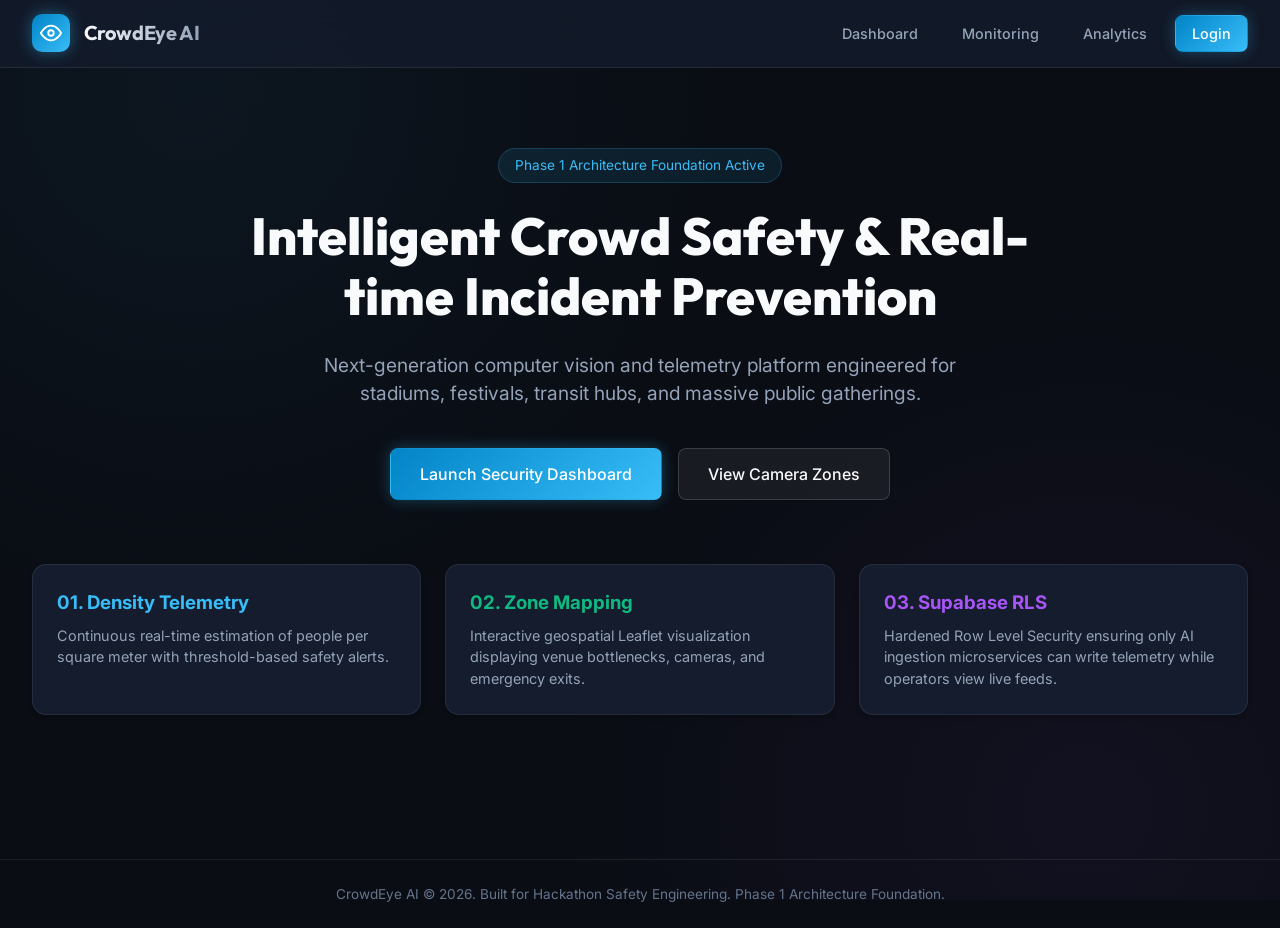
==== frontend/index.html @ 2a39b0d4 "feat: complete phase 1 architecture, backend, frontend, database and security foundation" ====
<!DOCTYPE html>
<html lang="en">
<head>
  <meta charset="UTF-8">
  <meta name="viewport" content="width=device-width, initial-scale=1.0">
  <title>CrowdEye AI - Crowd Safety & Monitoring Platform</title>
  <link rel="stylesheet" href="css/style.css">
  <link rel="icon" href="data:image/svg+xml,<svg xmlns=%22http://www.w3.org/2000/svg%22 viewBox=%220%22%20%220%22%20%22100%22%20%22100%22><text y=%22.9em%22 font-size=%2290%22>👁️</text></svg>">
</head>
<body>
  <nav class="navbar">
    <a href="index.html" class="nav-brand">
      <div class="brand-icon">
        <svg viewBox="0 0 24 24" fill="none" stroke="currentColor" stroke-width="2">
          <path d="M1 12s4-8 11-8 11 8 11 8-4 8-11 8-11-8-11-8z"></path>
          <circle cx="12" cy="12" r="3"></circle>
        </svg>
      </div>
      <span class="brand-title">CrowdEye AI</span>
    </a>
    <div class="nav-links">
      <a href="pages/dashboard.html" class="nav-link">Dashboard</a>
      <a href="pages/monitoring.html" class="nav-link">Monitoring</a>
      <a href="pages/analytics.html" class="nav-link">Analytics</a>
      <a href="pages/login.html" class="btn btn-primary" style="padding: 0.4rem 1rem;">Login</a>
    </div>
  </nav>

  <div class="container" style="text-align: center; padding-top: 5rem; padding-bottom: 5rem;">
    <div style="display: inline-block; padding: 0.4rem 1rem; background: rgba(56, 189, 248, 0.1); border: 1px solid rgba(56, 189, 248, 0.2); border-radius: 30px; font-size: 0.85rem; color: #38bdf8; margin-bottom: 1.5rem;">
      Phase 1 Architecture Foundation Active
    </div>
    <h1 style="font-family: var(--font-display); font-size: 3.25rem; font-weight: 800; max-width: 800px; margin: 0 auto 1.5rem auto; line-height: 1.15;">
      Intelligent Crowd Safety & Real-time Incident Prevention
    </h1>
    <p style="color: var(--text-secondary); font-size: 1.2rem; max-width: 650px; margin: 0 auto 2.5rem auto;">
      Next-generation computer vision and telemetry platform engineered for stadiums, festivals, transit hubs, and massive public gatherings.
    </p>

    <div style="display: flex; gap: 1rem; justify-content: center; margin-bottom: 4rem;">
      <a href="pages/dashboard.html" class="btn btn-primary" style="padding: 0.8rem 1.8rem; font-size: 1rem;">
        Launch Security Dashboard
      </a>
      <a href="pages/monitoring.html" class="btn btn-secondary" style="padding: 0.8rem 1.8rem; font-size: 1rem;">
        View Camera Zones
      </a>
    </div>

    <!-- Overview Features Grid -->
    <div style="display: grid; grid-template-columns: repeat(auto-fit, minmax(280px, 1fr)); gap: 1.5rem; text-align: left;">
      <div class="panel">
        <h3 style="color: var(--accent-cyan); margin-bottom: 0.5rem;">01. Density Telemetry</h3>
        <p style="color: var(--text-secondary); font-size: 0.9rem;">
          Continuous real-time estimation of people per square meter with threshold-based safety alerts.
        </p>
      </div>
      <div class="panel">
        <h3 style="color: var(--accent-emerald); margin-bottom: 0.5rem;">02. Zone Mapping</h3>
        <p style="color: var(--text-secondary); font-size: 0.9rem;">
          Interactive geospatial Leaflet visualization displaying venue bottlenecks, cameras, and emergency exits.
        </p>
      </div>
      <div class="panel">
        <h3 style="color: var(--accent-purple); margin-bottom: 0.5rem;">03. Supabase RLS</h3>
        <p style="color: var(--text-secondary); font-size: 0.9rem;">
          Hardened Row Level Security ensuring only AI ingestion microservices can write telemetry while operators view live feeds.
        </p>
      </div>
    </div>
  </div>

  <footer class="footer">
    CrowdEye AI © 2026. Built for Hackathon Safety Engineering. Phase 1 Architecture Foundation.
  </footer>
</body>
</html>
---- frontend/css/style.css ----
/* ==========================================================================
   CrowdEye AI - Command Center Design System
   Modern Dark Cyber-Security & Telemetry Aesthetic
   ========================================================================== */

@import url('https://fonts.googleapis.com/css2?family=Inter:wght@300;400;500;600;700&family=Outfit:wght@400;500;600;700;800&family=JetBrains+Mono:wght@400;500&display=swap');

:root {
  /* Color Palette */
  --bg-primary: #0a0d14;
  --bg-secondary: #0f1523;
  --bg-surface: #141c2e;
  --bg-surface-elevated: #1a243b;
  --bg-glass: rgba(20, 28, 46, 0.75);
  
  --border-subtle: rgba(255, 255, 255, 0.08);
  --border-medium: rgba(255, 255, 255, 0.15);
  --border-focus: rgba(56, 189, 248, 0.5);

  --accent-cyan: #38bdf8;
  --accent-blue: #3b82f6;
  --accent-emerald: #10b981;
  --accent-amber: #f59e0b;
  --accent-rose: #f43f5e;
  --accent-purple: #a855f7;

  /* Status Colors */
  --status-normal: #10b981;
  --status-warning: #f59e0b;
  --status-critical: #ef4444;
  --status-info: #0ea5e9;

  /* Typography */
  --font-main: 'Inter', -apple-system, BlinkMacSystemFont, sans-serif;
  --font-display: 'Outfit', sans-serif;
  --font-mono: 'JetBrains Mono', monospace;

  /* Text Colors */
  --text-primary: #f8fafc;
  --text-secondary: #94a3b8;
  --text-muted: #64748b;
  --text-glow: rgba(56, 189, 248, 0.25);

  /* Shadows */
  --shadow-sm: 0 2px 4px rgba(0, 0, 0, 0.3);
  --shadow-md: 0 4px 12px rgba(0, 0, 0, 0.4);
  --shadow-lg: 0 8px 30px rgba(0, 0, 0, 0.6);
  --shadow-glow: 0 0 20px rgba(56, 189, 248, 0.15);

  /* Transitions */
  --transition-fast: 0.15s ease;
  --transition-normal: 0.25s ease;
}

/* Reset & Base Styles */
* {
  margin: 0;
  padding: 0;
  box-sizing: border-box;
}

body {
  font-family: var(--font-main);
  background-color: var(--bg-primary);
  color: var(--text-primary);
  min-height: 100vh;
  line-height: 1.5;
  background-image: 
    radial-gradient(circle at 15% 10%, rgba(56, 189, 248, 0.05) 0%, transparent 40%),
    radial-gradient(circle at 85% 90%, rgba(168, 85, 247, 0.05) 0%, transparent 40%);
  background-attachment: fixed;
  overflow-x: hidden;
}

/* App Header / Navigation */
.navbar {
  display: flex;
  justify-content: space-between;
  align-items: center;
  padding: 0.9rem 2rem;
  background: var(--bg-glass);
  backdrop-filter: blur(16px);
  -webkit-backdrop-filter: blur(16px);
  border-bottom: 1px solid var(--border-subtle);
  position: sticky;
  top: 0;
  z-index: 1000;
}

.nav-brand {
  display: flex;
  align-items: center;
  gap: 0.85rem;
  text-decoration: none;
  color: var(--text-primary);
}

.brand-icon {
  width: 38px;
  height: 38px;
  background: linear-gradient(135deg, #0284c7, #38bdf8);
  border-radius: 10px;
  display: flex;
  align-items: center;
  justify-content: center;
  box-shadow: 0 0 15px rgba(56, 189, 248, 0.4);
}

.brand-icon svg {
  width: 22px;
  height: 22px;
  color: white;
}

.brand-title {
  font-family: var(--font-display);
  font-size: 1.25rem;
  font-weight: 700;
  letter-spacing: -0.02em;
  background: linear-gradient(to right, #f8fafc, #94a3b8);
  -webkit-background-clip: text;
  -webkit-text-fill-color: transparent;
}

.nav-links {
  display: flex;
  gap: 0.75rem;
  align-items: center;
}

.nav-link {
  color: var(--text-secondary);
  text-decoration: none;
  padding: 0.5rem 1rem;
  border-radius: 8px;
  font-size: 0.9rem;
  font-weight: 500;
  transition: all var(--transition-fast);
}

.nav-link:hover, .nav-link.active {
  color: var(--text-primary);
  background: rgba(255, 255, 255, 0.05);
}

.nav-link.active {
  color: var(--accent-cyan);
  background: rgba(56, 189, 248, 0.1);
  border: 1px solid rgba(56, 189, 248, 0.2);
}

.nav-status {
  display: flex;
  align-items: center;
  gap: 0.5rem;
  background: rgba(16, 185, 129, 0.1);
  border: 1px solid rgba(16, 185, 129, 0.3);
  padding: 0.4rem 0.85rem;
  border-radius: 20px;
  font-size: 0.8rem;
  font-weight: 600;
  color: #34d399;
}

.pulse-dot {
  width: 8px;
  height: 8px;
  background: #10b981;
  border-radius: 50%;
  box-shadow: 0 0 8px #10b981;
  animation: pulse 2s infinite;
}

@keyframes pulse {
  0% { transform: scale(0.95); opacity: 0.7; }
  50% { transform: scale(1.2); opacity: 1; }
  100% { transform: scale(0.95); opacity: 0.7; }
}

/* Main Container Layout */
.container {
  max-width: 1400px;
  margin: 0 auto;
  padding: 2rem;
}

/* Page Header */
.page-header {
  display: flex;
  justify-content: space-between;
  align-items: center;
  margin-bottom: 2rem;
  flex-wrap: wrap;
  gap: 1rem;
}

.header-title h1 {
  font-family: var(--font-display);
  font-size: 1.85rem;
  font-weight: 700;
  letter-spacing: -0.02em;
}

.header-title p {
  color: var(--text-secondary);
  font-size: 0.95rem;
  margin-top: 0.25rem;
}

.header-actions {
  display: flex;
  gap: 0.75rem;
  align-items: center;
}

/* Metric Cards Grid */
.metrics-grid {
  display: grid;
  grid-template-columns: repeat(auto-fit, minmax(250px, 1fr));
  gap: 1.25rem;
  margin-bottom: 2rem;
}

.metric-card {
  background: var(--bg-surface);
  border: 1px solid var(--border-subtle);
  border-radius: 14px;
  padding: 1.5rem;
  position: relative;
  overflow: hidden;
  transition: transform var(--transition-normal), border-color var(--transition-normal);
  box-shadow: var(--shadow-sm);
}

.metric-card:hover {
  transform: translateY(-3px);
  border-color: var(--border-medium);
  box-shadow: var(--shadow-md);
}

.metric-card::before {
  content: '';
  position: absolute;
  top: 0;
  left: 0;
  right: 0;
  height: 3px;
  background: linear-gradient(90deg, var(--accent-cyan), transparent);
}

.metric-card.warning::before {
  background: linear-gradient(90deg, var(--accent-amber), transparent);
}

.metric-card.critical::before {
  background: linear-gradient(90deg, var(--accent-rose), transparent);
}

.metric-card.success::before {
  background: linear-gradient(90deg, var(--accent-emerald), transparent);
}

.card-header-flex {
  display: flex;
  justify-content: space-between;
  align-items: center;
  margin-bottom: 1rem;
}

.card-title {
  font-size: 0.85rem;
  font-weight: 600;
  text-transform: uppercase;
  letter-spacing: 0.05em;
  color: var(--text-secondary);
}

.card-icon {
  width: 32px;
  height: 32px;
  border-radius: 8px;
  background: rgba(255, 255, 255, 0.05);
  display: flex;
  align-items: center;
  justify-content: center;
}

.card-value {
  font-family: var(--font-display);
  font-size: 2.2rem;
  font-weight: 700;
  line-height: 1;
  margin-bottom: 0.5rem;
}

.card-subtext {
  font-size: 0.8rem;
  color: var(--text-muted);
  display: flex;
  align-items: center;
  gap: 0.35rem;
}

/* Badges */
.badge {
  display: inline-flex;
  align-items: center;
  padding: 0.25rem 0.65rem;
  border-radius: 6px;
  font-size: 0.75rem;
  font-weight: 600;
  text-transform: uppercase;
}

.badge-low {
  background: rgba(16, 185, 129, 0.15);
  color: #34d399;
  border: 1px solid rgba(16, 185, 129, 0.3);
}

.badge-moderate, .badge-warning {
  background: rgba(245, 158, 11, 0.15);
  color: #fbbf24;
  border: 1px solid rgba(245, 158, 11, 0.3);
}

.badge-high, .badge-critical {
  background: rgba(239, 68, 68, 0.15);
  color: #f87171;
  border: 1px solid rgba(239, 68, 68, 0.3);
}

/* Dashboard Split Grid (Charts & Map) */
.dashboard-grid {
  display: grid;
  grid-template-columns: 2fr 1fr;
  gap: 1.5rem;
  margin-bottom: 2rem;
}

@media (max-width: 1024px) {
  .dashboard-grid {
    grid-template-columns: 1fr;
  }
}

.panel {
  background: var(--bg-surface);
  border: 1px solid var(--border-subtle);
  border-radius: 14px;
  padding: 1.5rem;
  box-shadow: var(--shadow-sm);
}

.panel-header {
  display: flex;
  justify-content: space-between;
  align-items: center;
  margin-bottom: 1.25rem;
  padding-bottom: 0.75rem;
  border-bottom: 1px solid var(--border-subtle);
}

.panel-title {
  font-size: 1.1rem;
  font-weight: 600;
  font-family: var(--font-display);
  display: flex;
  align-items: center;
  gap: 0.5rem;
}

/* Map Container */
#venue-map {
  width: 100%;
  height: 380px;
  border-radius: 10px;
  background: #090d16;
  border: 1px solid var(--border-subtle);
  z-index: 1;
}

/* Leaflet Custom Dark Mode */
.leaflet-container {
  background: #0b0f19 !important;
  font-family: var(--font-main) !important;
}

.leaflet-popup-content-wrapper {
  background: var(--bg-surface-elevated) !important;
  color: var(--text-primary) !important;
  border-radius: 8px !important;
  border: 1px solid var(--border-medium) !important;
  box-shadow: var(--shadow-lg) !important;
}

.leaflet-popup-tip {
  background: var(--bg-surface-elevated) !important;
}

/* Charts Wrapper */
.chart-container {
  position: relative;
  width: 100%;
  height: 320px;
}

/* Tables */
.table-responsive {
  width: 100%;
  overflow-x: auto;
}

.data-table {
  width: 100%;
  border-collapse: collapse;
  text-align: left;
  font-size: 0.9rem;
}

.data-table th {
  padding: 0.85rem 1rem;
  background: rgba(255, 255, 255, 0.02);
  color: var(--text-secondary);
  font-weight: 600;
  border-bottom: 1px solid var(--border-subtle);
}

.data-table td {
  padding: 0.85rem 1rem;
  border-bottom: 1px solid var(--border-subtle);
  color: var(--text-primary);
}

.data-table tr:hover td {
  background: rgba(255, 255, 255, 0.03);
}

/* Buttons & Inputs */
.btn {
  display: inline-flex;
  align-items: center;
  justify-content: center;
  gap: 0.5rem;
  padding: 0.6rem 1.2rem;
  border-radius: 8px;
  font-size: 0.9rem;
  font-weight: 500;
  cursor: pointer;
  border: 1px solid transparent;
  transition: all var(--transition-fast);
  text-decoration: none;
}

.btn-primary {
  background: linear-gradient(135deg, #0284c7, #38bdf8);
  color: white;
  box-shadow: 0 0 15px rgba(56, 189, 248, 0.3);
}

.btn-primary:hover {
  opacity: 0.9;
  transform: translateY(-1px);
}

.btn-secondary {
  background: rgba(255, 255, 255, 0.06);
  color: var(--text-primary);
  border-color: var(--border-medium);
}

.btn-secondary:hover {
  background: rgba(255, 255, 255, 0.1);
}

.form-group {
  margin-bottom: 1.25rem;
}

.form-label {
  display: block;
  font-size: 0.85rem;
  font-weight: 500;
  color: var(--text-secondary);
  margin-bottom: 0.4rem;
}

.form-input {
  width: 100%;
  padding: 0.75rem 1rem;
  background: var(--bg-surface-elevated);
  border: 1px solid var(--border-subtle);
  border-radius: 8px;
  color: var(--text-primary);
  font-size: 0.95rem;
  outline: none;
  transition: border-color var(--transition-fast);
}

.form-input:focus {
  border-color: var(--accent-cyan);
  box-shadow: 0 0 0 3px rgba(56, 189, 248, 0.15);
}

/* Auth Pages Styling */
.auth-wrapper {
  min-height: 100vh;
  display: flex;
  align-items: center;
  justify-content: center;
  padding: 2rem;
}

.auth-card {
  width: 100%;
  max-width: 420px;
  background: var(--bg-surface);
  border: 1px solid var(--border-subtle);
  border-radius: 16px;
  padding: 2.5rem;
  box-shadow: var(--shadow-lg);
  backdrop-filter: blur(16px);
}

.auth-header {
  text-align: center;
  margin-bottom: 2rem;
}

.auth-header h1 {
  font-family: var(--font-display);
  font-size: 1.75rem;
  margin-top: 0.75rem;
}

.auth-header p {
  color: var(--text-secondary);
  font-size: 0.9rem;
  margin-top: 0.25rem;
}

/* Footer */
.footer {
  border-top: 1px solid var(--border-subtle);
  padding: 1.5rem 2rem;
  text-align: center;
  color: var(--text-muted);
  font-size: 0.85rem;
  margin-top: 4rem;
}
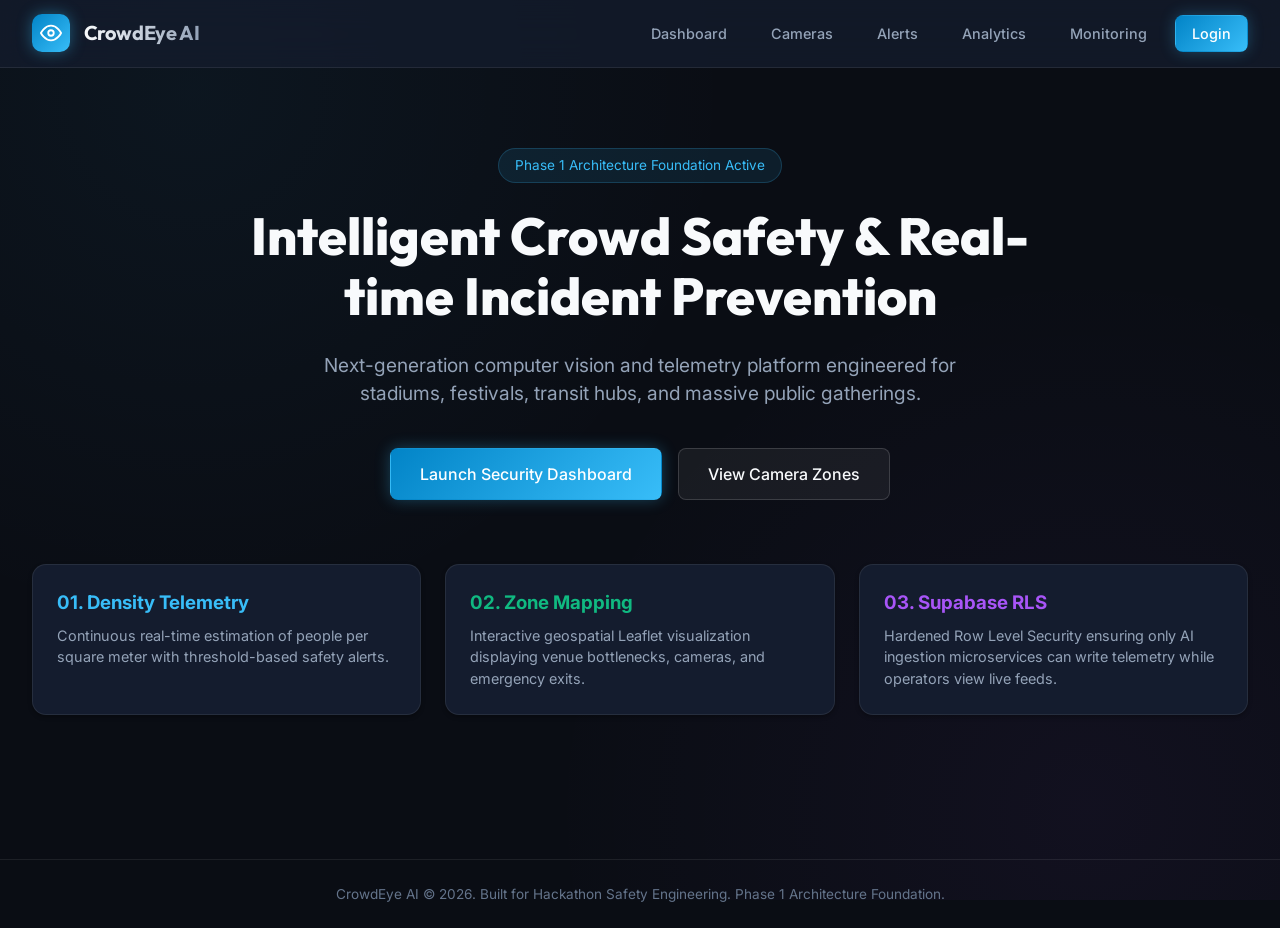
==== commit 7280602b: "feat(phase6): implement Security Operator Dashboard, Alert Management, and Camera Management" ====
--- a/frontend/index.html
+++ b/frontend/index.html
@@ -20,8 +20,10 @@
     </a>
     <div class="nav-links">
       <a href="pages/dashboard.html" class="nav-link">Dashboard</a>
+      <a href="pages/cameras.html" class="nav-link">Cameras</a>
+      <a href="pages/alerts.html" class="nav-link">Alerts</a>
+      <a href="pages/analytics.html" class="nav-link">Analytics</a>
       <a href="pages/monitoring.html" class="nav-link">Monitoring</a>
-      <a href="pages/analytics.html" class="nav-link">Analytics</a>
       <a href="pages/login.html" class="btn btn-primary" style="padding: 0.4rem 1rem;">Login</a>
     </div>
   </nav>
